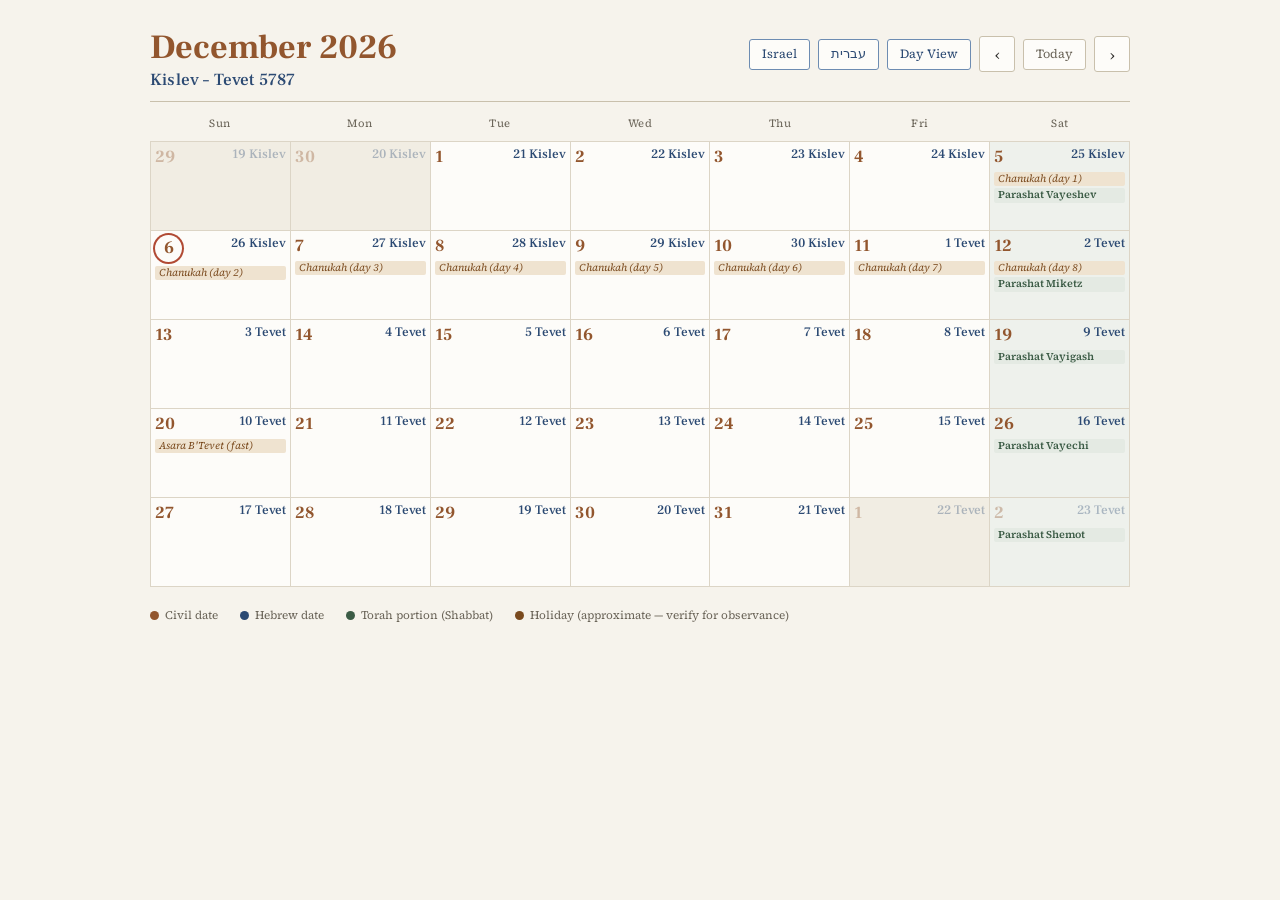
==== index.html @ fe856ff1 "make navigation consistent add license" ====
<!DOCTYPE html>
<html lang="en">
<head>
<meta charset="UTF-8">
<meta name="viewport" content="width=device-width, initial-scale=1, maximum-scale=1">
<title>Hebrew / Civil Calendar</title>
<link rel="stylesheet" href="styles.css">
</head>
<body>
<div class="wrap">
  <header>
    <div class="titles">
      <h1 class="civil-title" id="civilTitle"></h1>
      <p class="hebrew-title" id="hebrewTitle"></p>
    </div>
    <nav>
      <button class="lang-btn" id="locBtn">Israel</button>
      <button class="lang-btn" id="langBtn">עברית</button>
      <button class="lang-btn" id="dayViewBtn">Day View</button>
      <span id="monthNav" class="month-nav">
        <button class="nav-btn" id="prevBtn" aria-label="Previous month">&#8249;</button>
        <button class="today-btn" id="todayBtn">Today</button>
        <button class="nav-btn" id="nextBtn" aria-label="Next month">&#8250;</button>
      </span>
      <span id="dayNav" class="month-nav hidden">
        <button class="nav-btn" id="dayPrevBtn" aria-label="Previous day">&#8249;</button>
        <button class="today-btn" id="dayTodayBtn">Today</button>
        <button class="nav-btn" id="dayNextBtn" aria-label="Next day">&#8250;</button>
      </span>
    </nav>
  </header>

  <div id="monthView">
    <div class="weekdays" id="weekdays"></div>
    <div class="grid" id="grid"></div>
  </div>

  <div class="day-view hidden" id="dayView">
    <div class="day-tags" id="dayTags"></div>
    <div class="day-section">
      <div class="zmanim-header">
        <h3 id="dayZmanimLabel"></h3>
        <div class="zmanim-header-controls">
          <span class="zmanim-location-label" id="zmanimLocationLabel"></span>
          <button class="link-btn" id="editLocationBtn"></button>
        </div>
      </div>

      <div class="zmanim-settings hidden" id="zmanimSettingsForm">
        <button class="today-btn" id="useMyLocationBtn"></button>
        <div class="zmanim-settings-grid">
          <label>
            <span id="latLabel"></span>
            <input type="number" step="0.0001" id="zmanimLatInput">
          </label>
          <label>
            <span id="lonLabel"></span>
            <input type="number" step="0.0001" id="zmanimLonInput">
          </label>
          <label>
            <span id="alotLabel"></span>
            <input type="number" step="1" id="zmanimAlotInput">
          </label>
          <label>
            <span id="tzeitLabel"></span>
            <input type="number" step="1" id="zmanimTzeitInput">
          </label>
          <label>
            <span id="candleLabel"></span>
            <input type="number" step="1" id="zmanimCandleInput">
          </label>
        </div>
        <div class="zmanim-settings-actions">
          <button class="today-btn" id="zmanimSaveBtn"></button>
          <button class="link-btn" id="zmanimCancelBtn"></button>
        </div>
        <p class="zmanim-status" id="zmanimStatus"></p>
      </div>

      <div id="zmanimList"></div>
      <p class="day-zmanim-placeholder" id="dayZmanimPlaceholder"></p>
      <p class="zmanim-disclaimer" id="zmanimDisclaimer"></p>
    </div>
    <div class="day-section">
      <h3 id="dayNoteLabel"></h3>
      <textarea class="day-note-input" id="dayNoteInput"></textarea>
    </div>
  </div>

  <div id="legendWrap" class="legend">
    <div id="legendItems" style="display:contents">
      <div><span class="dot civil-dot"></span><span id="legendCivil"></span></div>
      <div><span class="dot hebrew-dot"></span><span id="legendHebrew"></span></div>
      <div><span class="dot parsha-dot"></span><span id="legendParsha"></span></div>
      <div><span class="dot holiday-dot"></span><span id="legendHoliday"></span></div>
    </div>
    <div class="save-note" id="saveNote"></div>
  </div>
</div>

<script src="js/i18n.js"></script>
<script src="js/hebrew-dates.js"></script>
<script src="js/holidays.js"></script>
<script src="js/parsha.js"></script>
<script src="js/storage.js"></script>
<script src="js/notes.js"></script>
<script src="js/zmanim.js"></script>
<script src="js/location-lookup.js"></script>
<script src="js/app.js"></script>
</body>
</html>
---- styles.css ----
@import url('https://fonts.googleapis.com/css2?family=Frank+Ruhl+Libre:wght@500;700&family=Source+Serif+4:ital,wght@0,400;0,600;1,400&display=swap');

:root{
  --paper: #F6F3EC;
  --paper-cell: #FDFCF9;
  --ink: #2B2A28;
  --ink-soft: #6B6559;
  --rule: #DCD5C6;
  --rule-strong: #C9C0AC;
  --civil: #92562E;
  --civil-soft: #C98F62;
  --hebrew: #2C4A73;
  --hebrew-soft: #6D8CB2;
  --holiday-bg: #EFE3D0;
  --holiday-text: #7A4A1E;
  --parsha-bg: #E4EAE3;
  --parsha-text: #3C5C46;
  --omer-text: #8A7E5E;
  --today-ring: #B14A34;
  --shabbat-bg: #EEF1EC;
}

* { box-sizing: border-box; }

html{ -webkit-text-size-adjust: 100%; }

body{
  margin:0;
  background: var(--paper);
  color: var(--ink);
  font-family: 'Source Serif 4', Georgia, serif;
  padding: clamp(12px, 4vw, 28px) clamp(8px, 3vw, 20px) 60px;
  min-height: 100vh;
}

.wrap{ max-width: 980px; margin: 0 auto; }

header{
  display:flex;
  align-items:baseline;
  justify-content:space-between;
  flex-wrap: wrap;
  gap: 10px 12px;
  margin-bottom: clamp(6px, 1.2vw, 10px);
  border-bottom: 1px solid var(--rule-strong);
  padding-bottom: 10px;
}

.titles{ line-height:1.15; }
.civil-title{
  font-family: 'Frank Ruhl Libre', serif;
  font-weight: 700;
  font-size: clamp(22px, 6vw, 34px);
  color: var(--civil);
  margin: 0;
}
.hebrew-title{
  font-family: 'Frank Ruhl Libre', serif;
  font-weight: 500;
  font-size: clamp(13px, 3.4vw, 17px);
  color: var(--hebrew);
  margin: 4px 0 0;
  letter-spacing: 0.01em;
}

nav{ display:flex; align-items:center; gap: 8px; flex-wrap: wrap; }
.nav-btn{
  border: 1px solid var(--rule-strong);
  background: var(--paper-cell);
  color: var(--ink);
  width: 36px; height: 36px;
  border-radius: 3px;
  font-size: 16px;
  cursor: pointer;
  display:flex; align-items:center; justify-content:center;
  font-family: inherit;
  flex-shrink: 0;
  -webkit-tap-highlight-color: transparent;
}
.nav-btn:hover{ border-color: var(--civil); color: var(--civil); }
.today-btn, .lang-btn{
  border: 1px solid var(--rule-strong);
  background: var(--paper-cell);
  padding: 8px 12px;
  border-radius: 3px;
  font-size: 12.5px;
  line-height: 1;
  white-space: nowrap;
  cursor: pointer;
  color: var(--ink-soft);
  font-family: 'Source Serif 4', serif;
  flex-shrink: 0;
  -webkit-tap-highlight-color: transparent;
}
.month-nav{
  display: flex;
  align-items: center;
  gap: 8px;
  flex-shrink: 0;
}
.today-btn:hover, .lang-btn:hover{ color: var(--civil); border-color: var(--civil); }
.lang-btn{ color: var(--hebrew); border-color: var(--hebrew-soft); }

.weekdays{
  display:grid;
  grid-template-columns: repeat(7, 1fr);
  margin-bottom: 4px;
}
.weekdays div{
  text-align:center;
  font-size: clamp(9px, 2.6vw, 11px);
  letter-spacing: 0.04em;
  color: var(--ink-soft);
  padding: 4px 0 6px;
  font-family: 'Source Serif 4', serif;
}

.grid{
  display:grid;
  grid-template-columns: repeat(7, 1fr);
  grid-auto-rows: minmax(88px, auto);
  gap: 1px;
  background: var(--rule);
  border: 1px solid var(--rule);
}

.cell{
  background: var(--paper-cell);
  position: relative;
  padding: 4px 4px 6px;
  display:flex;
  flex-direction:column;
  cursor: pointer;
  min-height: 88px;
  min-width: 0;
  -webkit-tap-highlight-color: transparent;
}
.cell.pad{ background: #F1EDE3; }
.cell.pad .civil-num, .cell.pad .hebrew-num{ opacity: 0.35; }
.cell.shabbat{ background: var(--shabbat-bg); }
.cell:hover{ outline: 1px solid var(--civil-soft); outline-offset: -1px; }

.cell-head{
  display:flex;
  justify-content:space-between;
  align-items:flex-start;
  gap: 4px;
  min-width: 0;
}
.civil-num{
  font-family: 'Frank Ruhl Libre', serif;
  font-weight: 700;
  font-size: clamp(12px, 3.2vw, 17px);
  color: var(--civil);
  flex-shrink: 0;
}
.hebrew-num{
  font-family: 'Frank Ruhl Libre', serif;
  font-weight: 500;
  font-size: clamp(9px, 2.4vw, 13px);
  color: var(--hebrew);
  text-align: right;
  white-space: nowrap;
  overflow: hidden;
  text-overflow: ellipsis;
  min-width: 0;
}

.today .civil-num{
  box-shadow: 0 0 0 2px var(--today-ring);
  border-radius: 50%;
  width: 1.6em; height: 1.6em;
  display:flex; align-items:center; justify-content:center;
}

.cell-body{
  margin-top: 4px;
  flex: 1;
  display:flex;
  flex-direction:column;
  gap: 2px;
  overflow: hidden;
  min-width: 0;
}

.holiday-tag{
  font-size: clamp(8px, 2.2vw, 10.5px);
  line-height: 1.2;
  color: var(--holiday-text);
  background: var(--holiday-bg);
  border-radius: 2px;
  padding: 1px 4px;
  font-family: 'Source Serif 4', serif;
  font-style: italic;
  display: inline-block;
  max-width: 100%;
  overflow: hidden;
  text-overflow: ellipsis;
  white-space: nowrap;
}

.parsha-tag{
  font-size: clamp(8px, 2.2vw, 10.5px);
  line-height: 1.2;
  color: var(--parsha-text);
  background: var(--parsha-bg);
  border-radius: 2px;
  padding: 1px 4px;
  font-family: 'Source Serif 4', serif;
  font-weight: 600;
  display: inline-block;
  max-width: 100%;
  overflow: hidden;
  text-overflow: ellipsis;
  white-space: nowrap;
}

.omer-tag{
  font-size: clamp(7.5px, 2vw, 10px);
  line-height: 1.15;
  color: var(--omer-text);
  font-style: italic;
  overflow: hidden;
  text-overflow: ellipsis;
  white-space: nowrap;
}

.note-text{
  font-size: clamp(9px, 2.3vw, 11px);
  line-height: 1.25;
  color: var(--ink);
  white-space: pre-wrap;
  word-break: break-word;
}

.note-input{
  width: 100%;
  height: 100%;
  resize: none;
  border: none;
  background: transparent;
  font-family: 'Source Serif 4', serif;
  font-size: max(11px, 16px);
  line-height: 1.3;
  color: var(--ink);
  padding: 0;
}
.note-input:focus{ outline: none; }

.legend{
  display:flex;
  gap: 14px 22px;
  margin-top: 20px;
  font-size: 11.5px;
  color: var(--ink-soft);
  align-items:center;
  flex-wrap: wrap;
}
.legend span.dot{
  display:inline-block; width:9px; height:9px; border-radius: 50%;
  margin-right: 6px; vertical-align: middle;
  flex-shrink: 0;
}
.legend .civil-dot{ background: var(--civil); }
.legend .hebrew-dot{ background: var(--hebrew); }
.legend .holiday-dot{ background: var(--holiday-text); }
.legend .parsha-dot{ background: var(--parsha-text); }

.save-note{ font-size: 11px; color: var(--ink-soft); }

[dir="rtl"]{ direction: rtl; }
.hidden{ display: none !important; }

/* ---- Day view ---- */
.day-tags{
  display:flex;
  flex-wrap: wrap;
  gap: 8px;
  justify-content: center;
  margin: 8px 0 12px;
}
.day-tags .holiday-tag, .day-tags .parsha-tag, .day-tags .omer-tag{
  font-size: 13px;
  padding: 4px 10px;
  white-space: normal;
}

.day-section{
  max-width: 520px;
  margin: 0 auto 10px;
}
.day-section h3{
  font-family: 'Frank Ruhl Libre', serif;
  font-size: 13px;
  font-weight: 600;
  color: var(--ink-soft);
  margin: 0 0 6px;
  text-transform: uppercase;
  letter-spacing: 0.05em;
}
.day-note-input{
  width: 100%;
  min-height: 100px;
  resize: vertical;
  border: 1px solid var(--rule-strong);
  background: var(--paper-cell);
  border-radius: 4px;
  padding: 10px 12px;
  font-family: 'Source Serif 4', serif;
  font-size: 15px;
  line-height: 1.4;
  color: var(--ink);
}
.day-note-input:focus{ outline: 1px solid var(--civil-soft); }

.day-zmanim-placeholder{
  font-size: 13px;
  font-style: italic;
  color: var(--ink-soft);
  border: 1px dashed var(--rule-strong);
  border-radius: 4px;
  padding: 14px;
  margin: 0 0 10px;
  text-align: center;
}

.zmanim-header{
  display:flex;
  align-items:baseline;
  justify-content:space-between;
  flex-wrap: wrap;
  gap: 6px 12px;
  margin-bottom: 8px;
}
.zmanim-header-controls{
  display:flex;
  align-items:center;
  gap: 8px;
}
.zmanim-location-label{
  font-size: 12px;
  color: var(--ink-soft);
}
.link-btn{
  border: none;
  background: none;
  padding: 0;
  font-size: 12px;
  color: var(--hebrew);
  text-decoration: underline;
  cursor: pointer;
  font-family: 'Source Serif 4', serif;
}
.link-btn:hover{ color: var(--civil); }

.zmanim-settings{
  border: 1px solid var(--rule-strong);
  border-radius: 4px;
  padding: 12px;
  margin-bottom: 12px;
  background: var(--paper-cell);
}
.zmanim-settings-grid{
  display:grid;
  grid-template-columns: repeat(auto-fit, minmax(140px, 1fr));
  gap: 8px 12px;
  margin: 10px 0;
}
.zmanim-settings-grid label{
  display:flex;
  flex-direction:column;
  gap: 3px;
  font-size: 11.5px;
  color: var(--ink-soft);
}
.zmanim-settings-grid input{
  border: 1px solid var(--rule-strong);
  border-radius: 3px;
  padding: 5px 7px;
  font-family: 'Source Serif 4', serif;
  font-size: 13px;
  background: var(--paper-cell);
  color: var(--ink);
}
.zmanim-settings-actions{
  display:flex;
  align-items:center;
  gap: 14px;
}
.zmanim-status{
  font-size: 12px;
  color: var(--civil);
  margin: 8px 0 0;
}

#zmanimList{
  display:grid;
  grid-template-columns: repeat(2, 1fr);
  grid-auto-flow: column;
  gap: 4px 16px;
  margin-bottom: 10px;
}
@media (max-width: 480px){
  #zmanimList{ grid-template-columns: 1fr; grid-auto-flow: row; }
}
.zman-row{
  display:flex;
  justify-content:space-between;
  gap: 10px;
  padding: 3px 0;
  border-bottom: 1px solid var(--rule);
  font-size: 13px;
}
.zman-row.zman-special{ color: var(--civil); font-weight: 600; }
.zman-row .zman-label{ color: var(--ink); }
.zman-row.zman-special .zman-label{ color: inherit; }
.zman-row .zman-time{ font-variant-numeric: tabular-nums; color: var(--hebrew); }
.zman-row.zman-special .zman-time{ color: inherit; }

.zmanim-disclaimer{
  font-size: 10.5px;
  color: var(--ink-soft);
  font-style: italic;
  margin: 4px 0 0;
}

/* ---- Mobile breakpoints ---- */
@media (max-width: 640px){
  header{ gap: 8px 10px; }
  .titles{ order: 1; width: 100%; }
  nav{ order: 2; width: 100%; justify-content: space-between; }
  .grid{ grid-auto-rows: minmax(78px, auto); }
  .cell{ min-height: 78px; padding: 3px 3px 5px; }
  .legend{ font-size: 10.5px; gap: 10px 16px; }
  .legend > div:not(:last-child){ flex: 1 1 42%; }
}

@media (max-width: 420px){
  .cell-body{ gap: 1px; }
  .hebrew-num{ max-width: 58%; }
  .grid{ grid-auto-rows: minmax(68px, auto); }
  .cell{ min-height: 68px; }
  /* On very narrow phones, keep only the most important tag per day to avoid clipping */
  .cell-body .omer-tag{ display: none; }
}

@media (hover: none) and (pointer: coarse){
  .nav-btn, .today-btn, .lang-btn{ min-height: 40px; }
  .cell{ -webkit-user-select: none; user-select: none; }
}
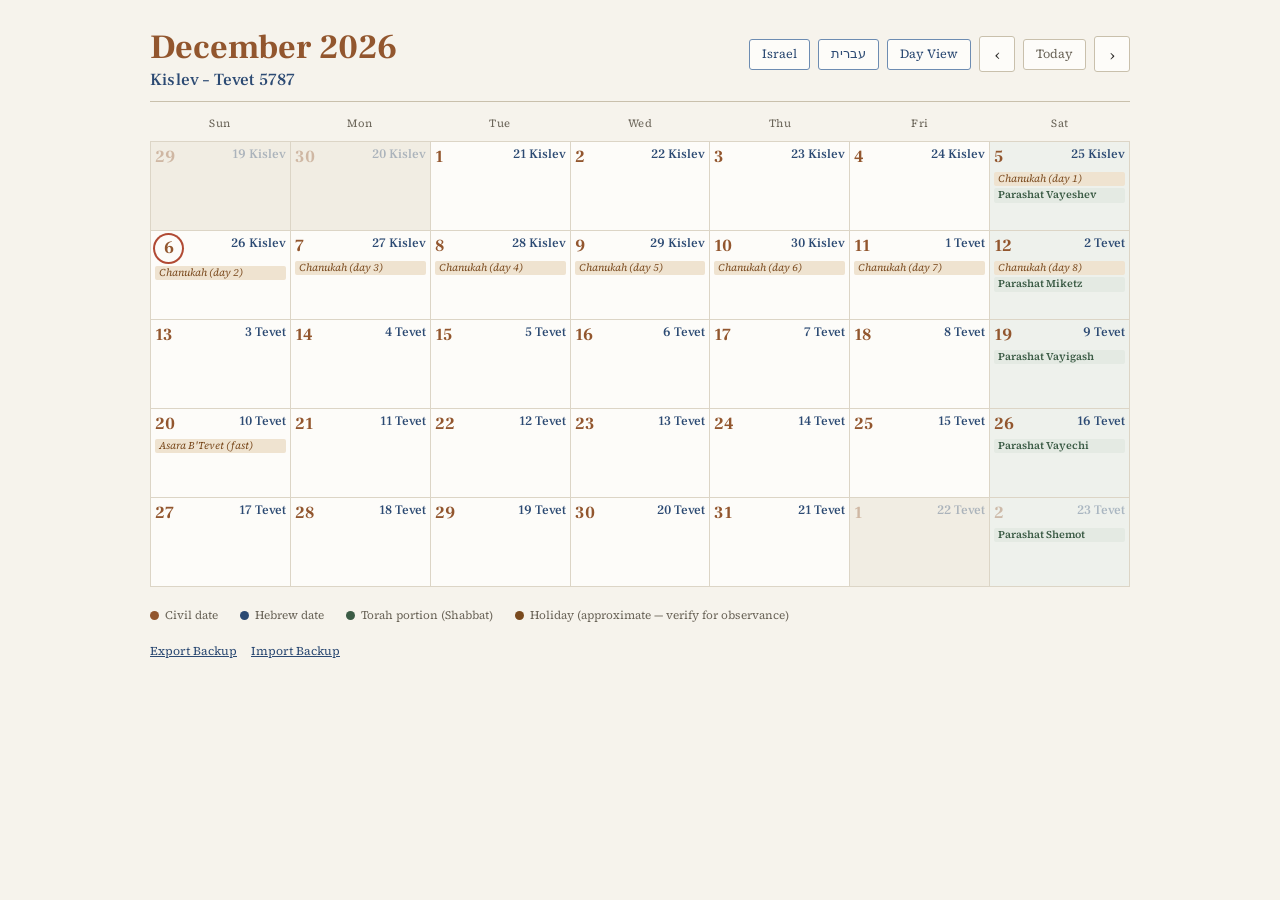
==== commit b65010cc: "location names, persist file backup, and more stuff" ====
--- a/index.html
+++ b/index.html
@@ -47,7 +47,12 @@
       </div>
 
       <div class="zmanim-settings hidden" id="zmanimSettingsForm">
+        <div class="location-search">
+          <input type="text" id="zmanimSearchInput" autocomplete="off">
+          <div id="zmanimSearchResults" class="search-results hidden"></div>
+        </div>
         <button class="today-btn" id="useMyLocationBtn"></button>
+        <p class="or-manually" id="orManuallyLabel"></p>
         <div class="zmanim-settings-grid">
           <label>
             <span id="latLabel"></span>
@@ -95,6 +100,19 @@
       <div><span class="dot holiday-dot"></span><span id="legendHoliday"></span></div>
     </div>
     <div class="save-note" id="saveNote"></div>
+    <div id="backupWrap">
+      <button class="link-btn" id="exportBtn"></button>
+      <button class="link-btn" id="importBtn"></button>
+      <input type="file" id="importFileInput" accept="application/json" class="hidden">
+      <span class="save-note" id="backupStatus"></span>
+    </div>
+    <div id="importPreview" class="zmanim-settings hidden">
+      <p id="importSummary"></p>
+      <div class="zmanim-settings-actions">
+        <button class="today-btn" id="importConfirmBtn"></button>
+        <button class="link-btn" id="importCancelBtn"></button>
+      </div>
+    </div>
   </div>
 </div>
 
@@ -106,6 +124,9 @@
 <script src="js/notes.js"></script>
 <script src="js/zmanim.js"></script>
 <script src="js/location-lookup.js"></script>
+<script src="js/backup.js"></script>
+<script src="js/month-view.js"></script>
+<script src="js/day-view.js"></script>
 <script src="js/app.js"></script>
 </body>
 </html>
--- a/styles.css
+++ b/styles.css
@@ -268,6 +268,19 @@
 
 .save-note{ font-size: 11px; color: var(--ink-soft); }
 
+#backupWrap{
+  flex: 1 1 100%;
+  display:flex;
+  align-items:center;
+  gap: 14px;
+  margin-top: 6px;
+}
+#importPreview{
+  flex: 1 1 100%;
+  margin-top: 8px;
+}
+#importPreview p{ margin: 0 0 8px; font-size: 13px; color: var(--ink); }
+
 [dir="rtl"]{ direction: rtl; }
 .hidden{ display: none !important; }
 
@@ -360,6 +373,52 @@
   margin-bottom: 12px;
   background: var(--paper-cell);
 }
+
+.location-search{
+  position: relative;
+  margin-bottom: 10px;
+}
+.location-search input{
+  width: 100%;
+  border: 1px solid var(--rule-strong);
+  border-radius: 3px;
+  padding: 8px 10px;
+  font-family: 'Source Serif 4', serif;
+  font-size: 14px;
+  background: var(--paper-cell);
+  color: var(--ink);
+}
+.location-search input:focus{ outline: 1px solid var(--civil-soft); }
+.or-manually{ font-size: 11.5px; color: var(--ink-soft); margin: 10px 0 8px; font-style: italic; }
+.search-results{
+  position: absolute;
+  z-index: 5;
+  top: calc(100% + 2px);
+  left: 0; right: 0;
+  background: var(--paper-cell);
+  border: 1px solid var(--rule-strong);
+  border-radius: 3px;
+  max-height: 220px;
+  overflow-y: auto;
+  box-shadow: 0 4px 10px rgba(0,0,0,0.08);
+}
+.search-result-item{
+  padding: 8px 10px;
+  font-size: 13px;
+  cursor: pointer;
+  border-bottom: 1px solid var(--rule);
+}
+.search-result-item:last-child{ border-bottom: none; }
+.search-result-item:hover, .search-result-item.active{
+  background: var(--holiday-bg);
+}
+.search-result-empty{
+  padding: 8px 10px;
+  font-size: 12.5px;
+  color: var(--ink-soft);
+  font-style: italic;
+}
+
 .zmanim-settings-grid{
   display:grid;
   grid-template-columns: repeat(auto-fit, minmax(140px, 1fr));
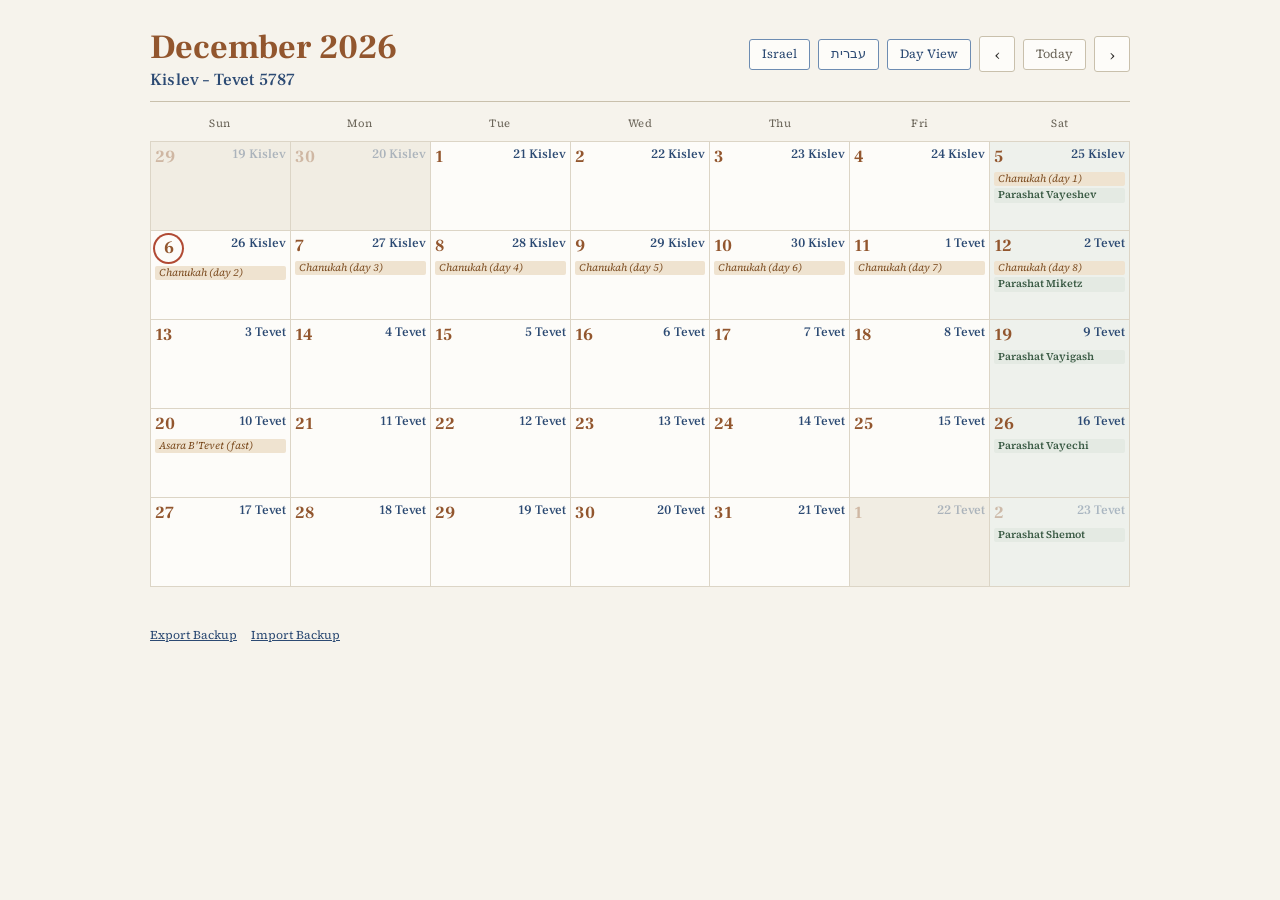
==== commit 70d5ba35: "shabbat candle minutes config file with legend show false" ====
--- a/index.html
+++ b/index.html
@@ -116,6 +116,7 @@
   </div>
 </div>
 
+<script src="js/config.js"></script>
 <script src="js/i18n.js"></script>
 <script src="js/hebrew-dates.js"></script>
 <script src="js/holidays.js"></script>
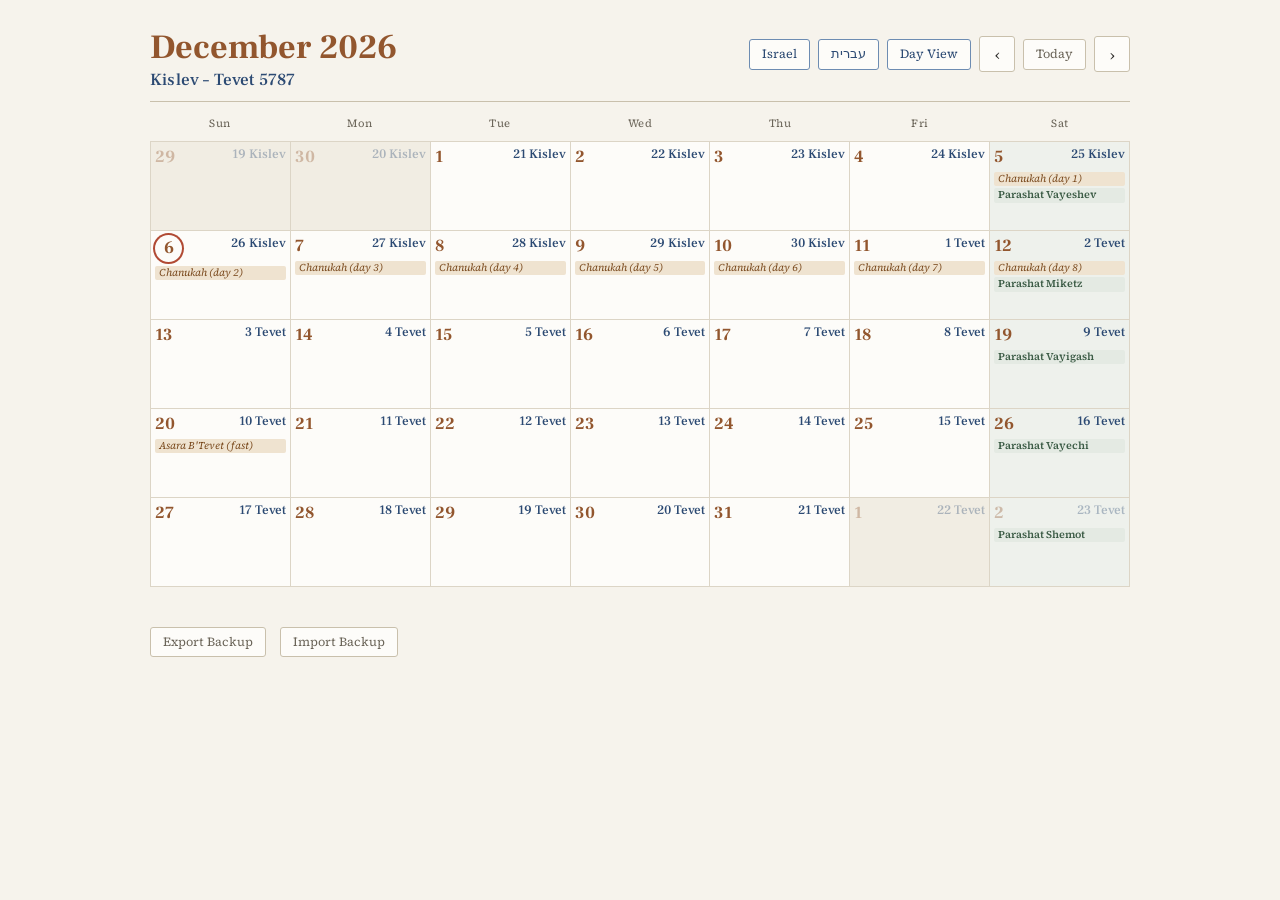
==== commit 6c19407e: "enhance the backup/restore function" ====
--- a/index.html
+++ b/index.html
@@ -3,7 +3,7 @@
 <head>
 <meta charset="UTF-8">
 <meta name="viewport" content="width=device-width, initial-scale=1, maximum-scale=1">
-<title>Hebrew / Civil Calendar</title>
+<title>Kaluach | Hebrew / Civil Calendar</title>
 <link rel="stylesheet" href="styles.css">
 </head>
 <body>
@@ -63,14 +63,6 @@
             <input type="number" step="0.0001" id="zmanimLonInput">
           </label>
           <label>
-            <span id="alotLabel"></span>
-            <input type="number" step="1" id="zmanimAlotInput">
-          </label>
-          <label>
-            <span id="tzeitLabel"></span>
-            <input type="number" step="1" id="zmanimTzeitInput">
-          </label>
-          <label>
             <span id="candleLabel"></span>
             <input type="number" step="1" id="zmanimCandleInput">
           </label>
@@ -101,10 +93,24 @@
     </div>
     <div class="save-note" id="saveNote"></div>
     <div id="backupWrap">
-      <button class="link-btn" id="exportBtn"></button>
-      <button class="link-btn" id="importBtn"></button>
+      <button class="today-btn" id="exportBtn"></button>
+      <button class="today-btn" id="importBtn"></button>
       <input type="file" id="importFileInput" accept="application/json" class="hidden">
       <span class="save-note" id="backupStatus"></span>
+    </div>
+    <div id="exportInfoPanel" class="zmanim-settings hidden">
+      <p id="exportInfoText"></p>
+      <div class="zmanim-settings-actions">
+        <button class="today-btn" id="exportConfirmBtn"></button>
+        <button class="link-btn" id="exportCancelBtn"></button>
+      </div>
+    </div>
+    <div id="importInfoPanel" class="zmanim-settings hidden">
+      <p id="importInfoText"></p>
+      <div class="zmanim-settings-actions">
+        <button class="today-btn" id="importChooseFileBtn"></button>
+        <button class="link-btn" id="importInfoCancelBtn"></button>
+      </div>
     </div>
     <div id="importPreview" class="zmanim-settings hidden">
       <p id="importSummary"></p>
--- a/styles.css
+++ b/styles.css
@@ -421,16 +421,19 @@
 
 .zmanim-settings-grid{
   display:grid;
-  grid-template-columns: repeat(auto-fit, minmax(140px, 1fr));
-  gap: 8px 12px;
+  grid-template-columns: repeat(3, minmax(110px, 1fr));
+  grid-template-rows: auto auto;
+  grid-auto-flow: column;
+  gap: 4px 12px;
   margin: 10px 0;
 }
 .zmanim-settings-grid label{
-  display:flex;
-  flex-direction:column;
-  gap: 3px;
+  display: contents;
+}
+.zmanim-settings-grid label span{
   font-size: 11.5px;
   color: var(--ink-soft);
+  align-self: end;
 }
 .zmanim-settings-grid input{
   border: 1px solid var(--rule-strong);
@@ -461,6 +464,13 @@
 }
 @media (max-width: 480px){
   #zmanimList{ grid-template-columns: 1fr; grid-auto-flow: row; }
+  .zmanim-settings-grid{
+    grid-template-columns: 1fr;
+    grid-template-rows: none;
+    grid-auto-flow: row;
+  }
+  .zmanim-settings-grid label{ display:flex; flex-direction:column; gap: 3px; }
+  .zmanim-settings-grid label span{ align-self: auto; }
 }
 .zman-row{
   display:flex;
